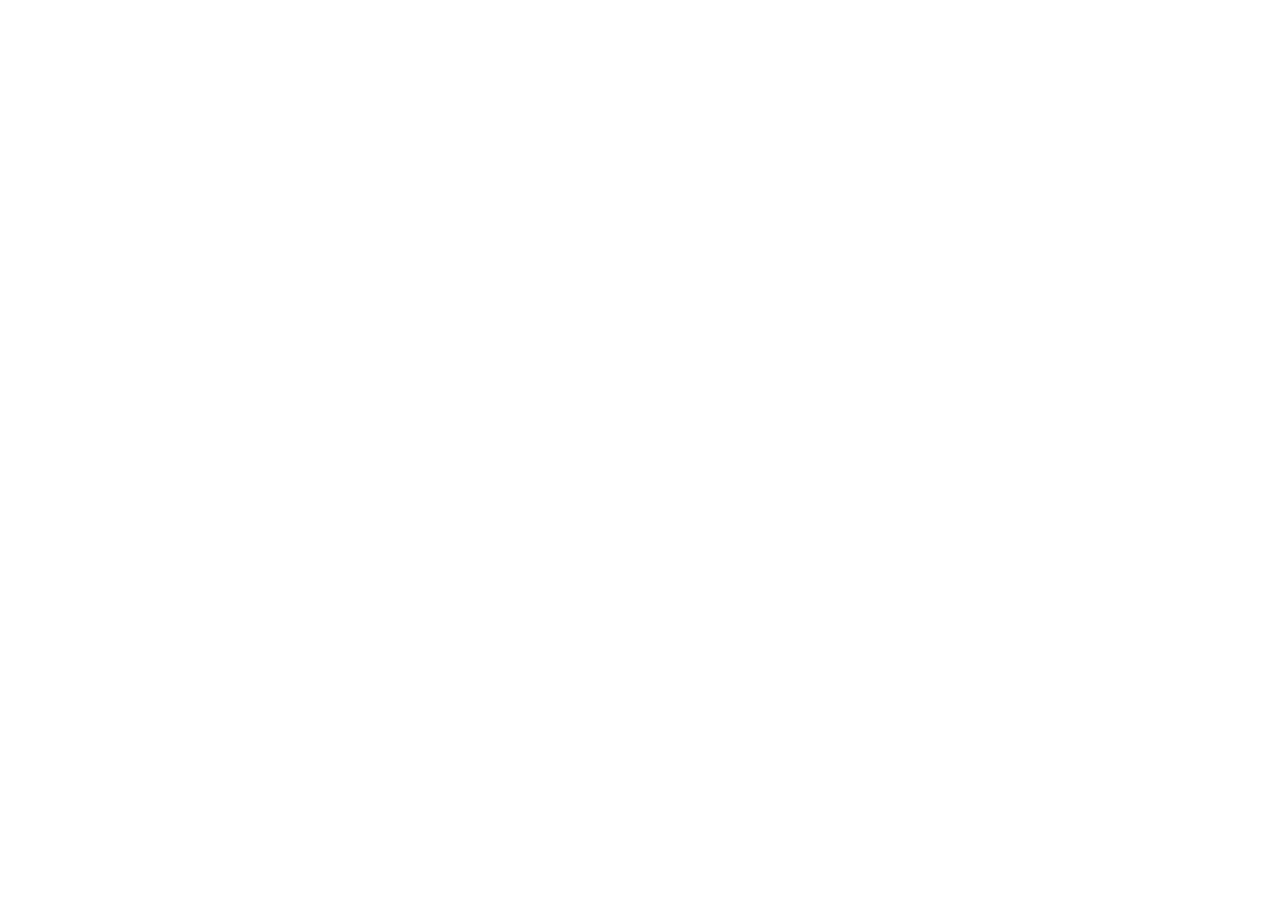
==== docs/trial/index.html @ 8d07e3e3 "0.6.6: settings make the Cloud key offer explicit Transcription section with a plan card (price, 3-d" ====
<!doctype html>
<html lang="en"><head><meta charset="utf-8"><title>Quick Voice Note Cloud — start your free trial</title>
<meta name="robots" content="noindex">
<meta http-equiv="refresh" content="0; url=https://quickvoicenote.lemonsqueezy.com/checkout/buy/62a37f18-bcd9-481f-bfb1-c002c1073df5">
<script>location.replace('https://quickvoicenote.lemonsqueezy.com/checkout/buy/62a37f18-bcd9-481f-bfb1-c002c1073df5');</script>
<style>body{font-family:system-ui;background:#0e0c14;color:#f2eff8;display:grid;place-items:center;height:100vh;margin:0}</style>
</head><body><p>Taking you to checkout… <a href="https://quickvoicenote.lemonsqueezy.com/checkout/buy/62a37f18-bcd9-481f-bfb1-c002c1073df5" style="color:#a78bfa">Continue</a></p></body></html>
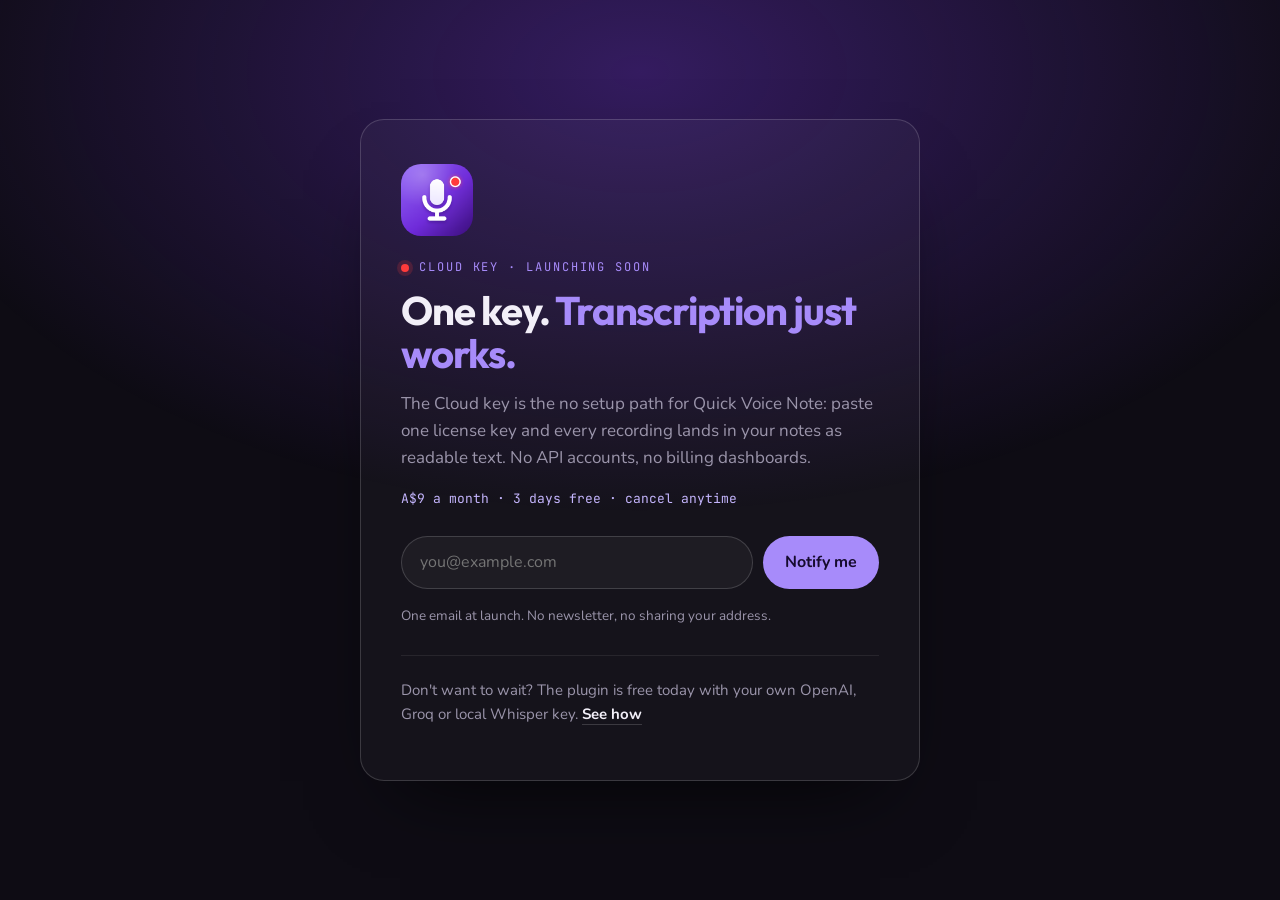
==== commit 40654254: "0.6.9: Cloud key shown as launching soon with a notify me signup Until the store is approved the tri" ====
--- a/docs/trial/index.html
+++ b/docs/trial/index.html
@@ -1,7 +1,73 @@
 <!doctype html>
-<html lang="en"><head><meta charset="utf-8"><title>Quick Voice Note Cloud — start your free trial</title>
+<html lang="en">
+<head>
+<meta charset="utf-8">
+<meta name="viewport" content="width=device-width, initial-scale=1">
+<title>Quick Voice Note Cloud: launching soon</title>
+<meta name="description" content="The Cloud key for Quick Voice Note is launching soon. Leave your email and be first to know.">
 <meta name="robots" content="noindex">
-<meta http-equiv="refresh" content="0; url=https://quickvoicenote.lemonsqueezy.com/checkout/buy/62a37f18-bcd9-481f-bfb1-c002c1073df5">
-<script>location.replace('https://quickvoicenote.lemonsqueezy.com/checkout/buy/62a37f18-bcd9-481f-bfb1-c002c1073df5');</script>
-<style>body{font-family:system-ui;background:#0e0c14;color:#f2eff8;display:grid;place-items:center;height:100vh;margin:0}</style>
-</head><body><p>Taking you to checkout… <a href="https://quickvoicenote.lemonsqueezy.com/checkout/buy/62a37f18-bcd9-481f-bfb1-c002c1073df5" style="color:#a78bfa">Continue</a></p></body></html>
+<link rel="icon" href="../img/icon-64.png">
+<link rel="preconnect" href="https://fonts.googleapis.com">
+<link rel="preconnect" href="https://fonts.gstatic.com" crossorigin>
+<link rel="stylesheet" href="https://fonts.googleapis.com/css2?family=Outfit:wght@500;600;700&family=Nunito:wght@400;600;700&family=JetBrains+Mono:wght@400;500&display=swap">
+<style>
+  :root { --ground:#0e0c14; --text:#f2eff8; --muted:#9b95ab; --accent:#a78bfa; --accent-2:#c4b5fd; --accent-ink:#160b2e; --violet:#7c3aed; --rec:#ff3b3b; --line:rgba(255,255,255,.08); --line-strong:rgba(255,255,255,.16);
+    --display:"Outfit","Nunito",system-ui,sans-serif; --body:"Nunito",system-ui,sans-serif; --mono:"JetBrains Mono",ui-monospace,monospace; }
+  * { box-sizing:border-box }
+  body { margin:0; min-height:100vh; background:var(--ground); color:var(--text); font-family:var(--body); font-size:17px; line-height:1.6; display:grid; place-items:center; padding:32px 20px; overflow-x:hidden }
+  body::before { content:""; position:fixed; inset:-20%; background:radial-gradient(60% 50% at 50% 20%, rgba(124,58,237,.35), transparent 70%); pointer-events:none }
+  .card { position:relative; width:100%; max-width:560px; background:rgba(255,255,255,.03); border:1px solid var(--line-strong); border-radius:24px; padding:44px 40px; box-shadow:0 40px 80px -40px rgba(0,0,0,.8) }
+  .icon { width:72px; height:72px; border-radius:20px; margin-bottom:22px; display:block }
+  .kicker { font-family:var(--mono); font-size:12px; letter-spacing:.16em; text-transform:uppercase; color:var(--accent); margin:0 0 12px; display:flex; align-items:center; gap:10px }
+  .kicker::before { content:""; width:8px; height:8px; border-radius:50%; background:var(--rec); box-shadow:0 0 0 4px rgba(255,59,59,.18) }
+  h1 { font-family:var(--display); font-weight:700; letter-spacing:-0.03em; font-size:clamp(30px,5vw,40px); line-height:1.08; margin:0 0 14px }
+  h1 span { color:var(--accent) }
+  p { color:var(--muted); margin:0 0 10px }
+  .price { font-family:var(--mono); font-size:13px; color:var(--accent-2); margin:18px 0 26px }
+  form { display:flex; gap:10px; flex-wrap:wrap }
+  input { flex:1 1 220px; font:inherit; font-size:16px; color:var(--text); background:rgba(255,255,255,.04); border:1px solid var(--line-strong); border-radius:999px; padding:13px 18px; outline:none }
+  input:focus { border-color:var(--accent); box-shadow:0 0 0 3px rgba(167,139,250,.25) }
+  button { font:inherit; font-weight:700; font-size:16px; color:var(--accent-ink); background:var(--accent); border:0; border-radius:999px; padding:13px 22px; cursor:pointer; transition:background .2s, box-shadow .2s }
+  button:hover { background:var(--accent-2); box-shadow:0 10px 40px -10px rgba(167,139,250,.7) }
+  button:disabled { opacity:.6; cursor:default }
+  .note { font-size:13.5px; margin-top:16px }
+  .note a { color:var(--accent) }
+  .done { display:none; padding:16px 18px; border-radius:14px; background:rgba(167,139,250,.12); border:1px solid rgba(167,139,250,.35); color:var(--text) }
+  .err { display:none; color:#ff8c8c; font-size:14px; margin-top:10px }
+  .free { margin-top:28px; padding-top:22px; border-top:1px solid var(--line); font-size:15px }
+  .free a { color:var(--text); font-weight:700; text-decoration:none; border-bottom:1px solid var(--line-strong) }
+</style>
+</head>
+<body>
+<main class="card">
+  <img class="icon" src="../img/icon-256.png" alt="">
+  <p class="kicker">Cloud key · launching soon</p>
+  <h1>One key. <span>Transcription just works.</span></h1>
+  <p>The Cloud key is the no setup path for Quick Voice Note: paste one license key and every recording lands in your notes as readable text. No API accounts, no billing dashboards.</p>
+  <p class="price">A$9 a month · 3 days free · cancel anytime</p>
+  <form id="f" novalidate>
+    <input id="email" type="email" name="email" placeholder="you@example.com" autocomplete="email" required>
+    <button id="go" type="submit">Notify me</button>
+  </form>
+  <div class="err" id="err"></div>
+  <div class="done" id="done">You're on the list. We'll email you once when the Cloud key opens, and nothing else.</div>
+  <p class="note">One email at launch. No newsletter, no sharing your address.</p>
+  <p class="free">Don't want to wait? The plugin is free today with your own OpenAI, Groq or local Whisper key. <a href="https://quickvoicenote.com/#pricing">See how</a></p>
+</main>
+<script>
+  const f=document.getElementById('f'), email=document.getElementById('email'), go=document.getElementById('go'), err=document.getElementById('err'), done=document.getElementById('done');
+  f.addEventListener('submit', async (e) => {
+    e.preventDefault(); err.style.display='none';
+    const v=email.value.trim();
+    if(!/^[^\s@]+@[^\s@]+\.[^\s@]{2,}$/.test(v)){ err.textContent='Please enter a valid email address.'; err.style.display='block'; return; }
+    go.disabled=true; go.textContent='Saving…';
+    try {
+      const r=await fetch('https://api.quickvoicenote.com/v1/waitlist',{method:'POST',headers:{'Content-Type':'application/json'},body:JSON.stringify({email:v})});
+      const j=await r.json().catch(()=>({}));
+      if(!r.ok) throw new Error((j.error&&j.error.message)||'Something went wrong. Please try again.');
+      f.style.display='none'; done.style.display='block';
+    } catch(ex){ err.textContent=ex.message; err.style.display='block'; go.disabled=false; go.textContent='Notify me'; }
+  });
+</script>
+</body>
+</html>
